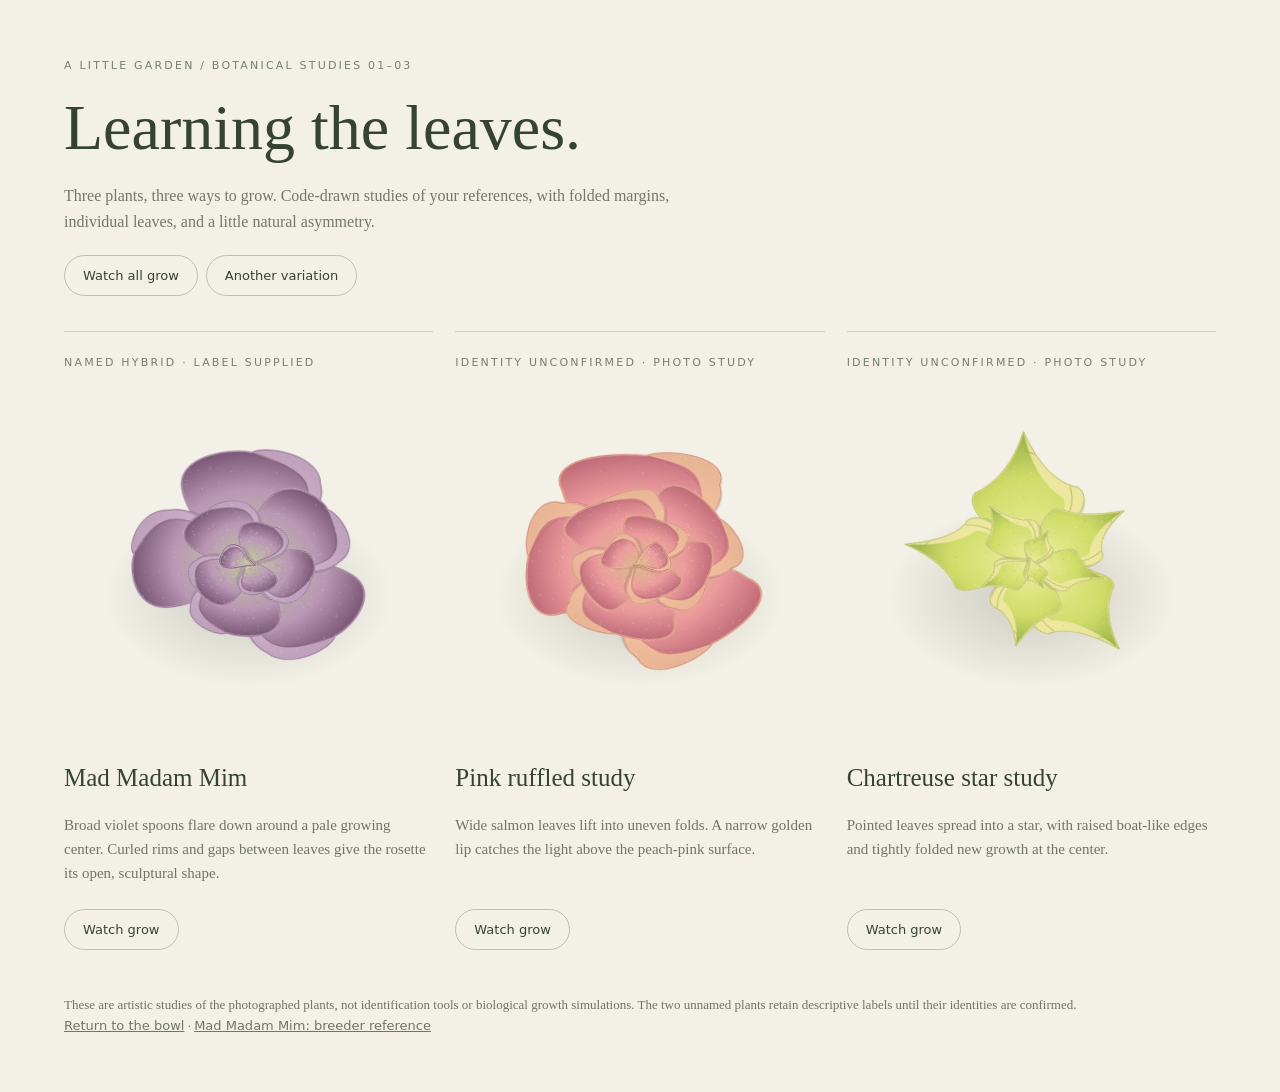
==== studies.html @ 12cc45fa "Add three photo-inspired animated Pinguicula leaf studies" ====
<!doctype html><html lang="en"><meta charset="utf-8"><meta name="viewport" content="width=device-width,initial-scale=1"><title>Ping studies · Room to grow</title><style>
*{box-sizing:border-box}body{margin:0;background:#f3f0e7;color:#354333;font:16px Georgia,serif}main{max-width:1200px;margin:auto;padding:55px 24px}small{font:11px system-ui;letter-spacing:.2em;text-transform:uppercase;color:#77816e}h1{font-weight:400;font-size:clamp(36px,5vw,65px);margin:18px 0}header p{color:#72786a;line-height:1.6;max-width:650px}.grid{display:grid;grid-template-columns:repeat(3,1fr);gap:22px;margin-top:35px}article{border-top:1px solid #cdd0c0;padding-top:20px}svg{width:100%;overflow:visible}h2{font-size:25px;font-weight:400}article p{line-height:1.6;color:#707566;font-size:15px;min-height:76px}button,a{color:inherit;font:13px system-ui}button{border:1px solid #bac1ae;border-radius:30px;background:transparent;padding:12px 18px;cursor:pointer;margin:5px 8px 0 0}button:hover{background:#e1e7d7}button:focus-visible{outline:3px solid #7a9764}footer{margin-top:45px;line-height:1.6;font-size:13px;color:#707566}.outline{stroke-dasharray:1;stroke-dashoffset:1;animation:draw 1.6s ease forwards}.paint{opacity:0;animation:fill 1.3s ease forwards}@keyframes draw{to{stroke-dashoffset:0}}@keyframes fill{to{opacity:1}}@media(max-width:760px){.grid{grid-template-columns:1fr}svg{max-height:400px}article p{min-height:0}}@media(prefers-reduced-motion:reduce){.outline{animation:none;stroke-dashoffset:0}.paint{animation:none;opacity:1}}
</style><main><header><small>A little garden / botanical studies 01–03</small><h1>Learning the leaves.</h1><p>Three plants, three ways to grow. Code-drawn studies of your references, with folded margins, individual leaves, and a little natural asymmetry.</p><button id="replay">Watch all grow</button><button id="vary">Another variation</button></header><section class="grid" id="studies"></section><footer>These are artistic studies of the photographed plants, not identification tools or biological growth simulations. The two unnamed plants retain descriptive labels until their identities are confirmed.<br><a href="index.html">Return to the bowl</a> · <a href="https://www.californiacarnivores.com/products/pinguicula-x-mad-madam-mim-bare-root">Mad Madam Mim: breeder reference</a></footer></main><script src="js/studies.js"></script></html>
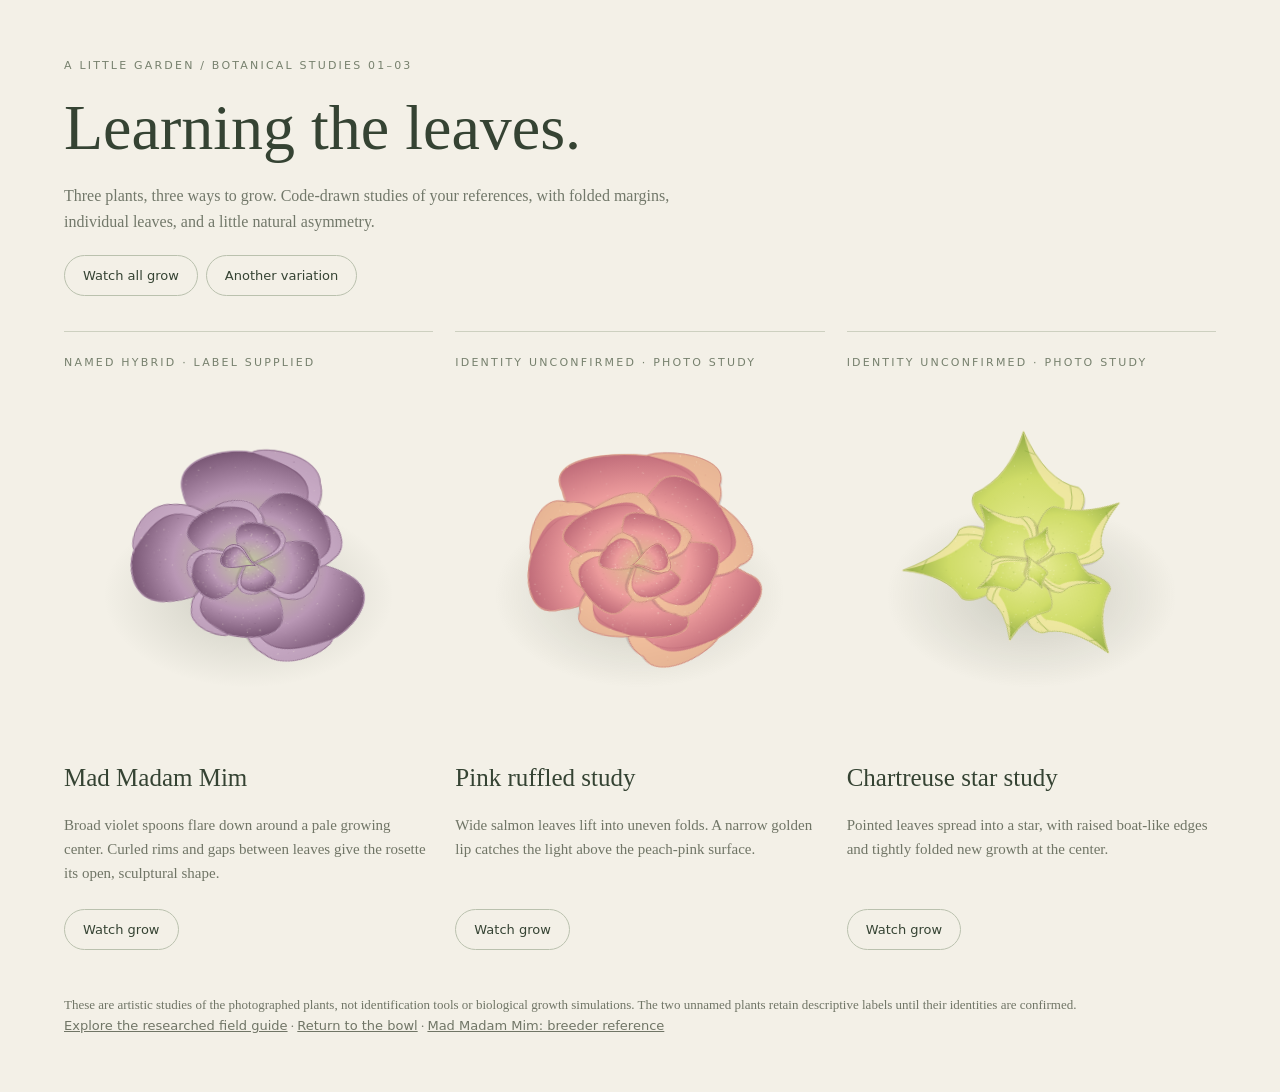
==== commit 0dfb9eaf: "Add sourced ten-profile Pinguicula field guide and seeded leaf studies" ====
--- a/studies.html
+++ b/studies.html
@@ -1,3 +1,3 @@
 <!doctype html><html lang="en"><meta charset="utf-8"><meta name="viewport" content="width=device-width,initial-scale=1"><title>Ping studies · Room to grow</title><style>
 *{box-sizing:border-box}body{margin:0;background:#f3f0e7;color:#354333;font:16px Georgia,serif}main{max-width:1200px;margin:auto;padding:55px 24px}small{font:11px system-ui;letter-spacing:.2em;text-transform:uppercase;color:#77816e}h1{font-weight:400;font-size:clamp(36px,5vw,65px);margin:18px 0}header p{color:#72786a;line-height:1.6;max-width:650px}.grid{display:grid;grid-template-columns:repeat(3,1fr);gap:22px;margin-top:35px}article{border-top:1px solid #cdd0c0;padding-top:20px}svg{width:100%;overflow:visible}h2{font-size:25px;font-weight:400}article p{line-height:1.6;color:#707566;font-size:15px;min-height:76px}button,a{color:inherit;font:13px system-ui}button{border:1px solid #bac1ae;border-radius:30px;background:transparent;padding:12px 18px;cursor:pointer;margin:5px 8px 0 0}button:hover{background:#e1e7d7}button:focus-visible{outline:3px solid #7a9764}footer{margin-top:45px;line-height:1.6;font-size:13px;color:#707566}.outline{stroke-dasharray:1;stroke-dashoffset:1;animation:draw 1.6s ease forwards}.paint{opacity:0;animation:fill 1.3s ease forwards}@keyframes draw{to{stroke-dashoffset:0}}@keyframes fill{to{opacity:1}}@media(max-width:760px){.grid{grid-template-columns:1fr}svg{max-height:400px}article p{min-height:0}}@media(prefers-reduced-motion:reduce){.outline{animation:none;stroke-dashoffset:0}.paint{animation:none;opacity:1}}
-</style><main><header><small>A little garden / botanical studies 01–03</small><h1>Learning the leaves.</h1><p>Three plants, three ways to grow. Code-drawn studies of your references, with folded margins, individual leaves, and a little natural asymmetry.</p><button id="replay">Watch all grow</button><button id="vary">Another variation</button></header><section class="grid" id="studies"></section><footer>These are artistic studies of the photographed plants, not identification tools or biological growth simulations. The two unnamed plants retain descriptive labels until their identities are confirmed.<br><a href="index.html">Return to the bowl</a> · <a href="https://www.californiacarnivores.com/products/pinguicula-x-mad-madam-mim-bare-root">Mad Madam Mim: breeder reference</a></footer></main><script src="js/studies.js"></script></html>
+</style><main><header><small>A little garden / botanical studies 01–03</small><h1>Learning the leaves.</h1><p>Three plants, three ways to grow. Code-drawn studies of your references, with folded margins, individual leaves, and a little natural asymmetry.</p><button id="replay">Watch all grow</button><button id="vary">Another variation</button></header><section class="grid" id="studies"></section><footer>These are artistic studies of the photographed plants, not identification tools or biological growth simulations. The two unnamed plants retain descriptive labels until their identities are confirmed.<br><a href="field-guide.html">Explore the researched field guide</a> · <a href="index.html">Return to the bowl</a> · <a href="https://www.californiacarnivores.com/products/pinguicula-x-mad-madam-mim-bare-root">Mad Madam Mim: breeder reference</a></footer></main><script src="js/studies.js"></script></html>
